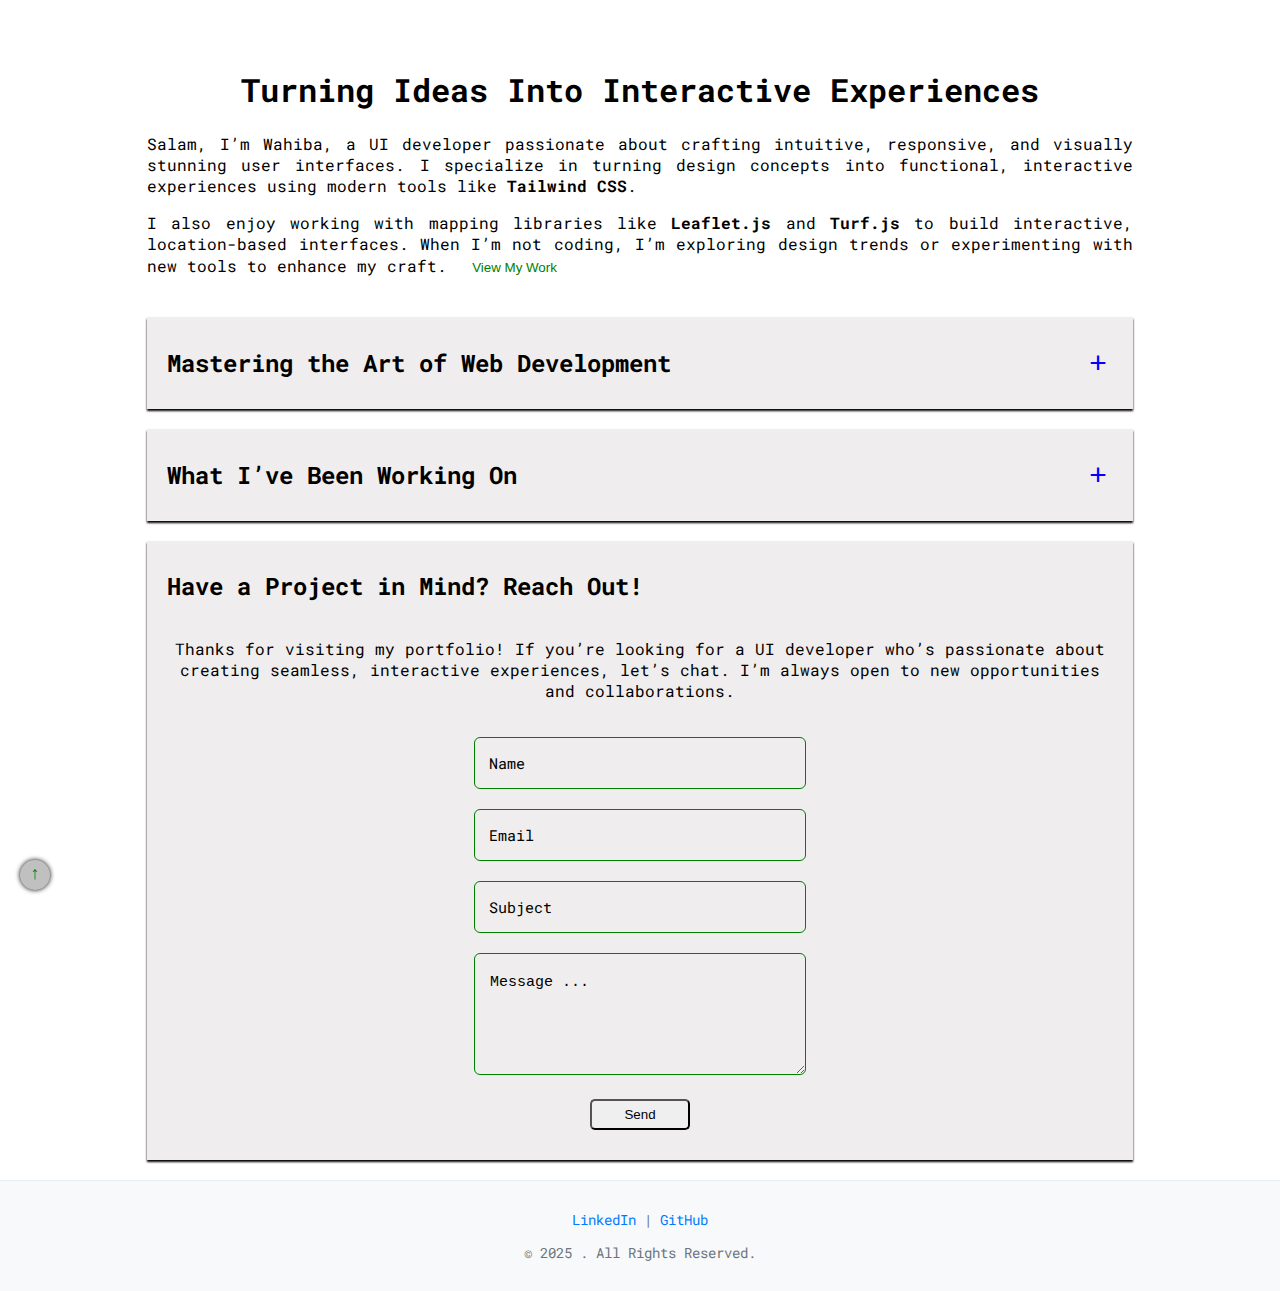
==== index.html @ b84132ab "Update index.html" ====
<!DOCTYPE html>
<html lang="en">
<head>
    <meta charset="UTF-8">
    <meta name="viewport" content="width=device-width, initial-scale=1.0">
    <!--fonts-->
    <link rel="preconnect" href="https://fonts.googleapis.com">
    <link rel="preconnect" href="https://fonts.gstatic.com" crossorigin>
    <link href="https://fonts.googleapis.com/css2?family=Alkalami&family=Aref+Ruqaa:wght@400;700&family=Poppins:ital,wght@0,100;0,200;0,300;0,400;0,500;0,600;0,700;0,800;0,900;1,100;1,200;1,300;1,400;1,500;1,600;1,700;1,800;1,900&family=Roboto+Mono:ital,wght@0,100..700;1,100..700&display=swap" rel="stylesheet">
    <link rel="stylesheet" href="style.css">
    <!--font awsome-->
    <link rel="stylesheet" href="https://cdnjs.cloudflare.com/ajax/libs/font-awesome/6.0.0-beta3/css/all.min.css">
    <title>By Wahiba</title>

</head>
<body >
    <header>
        <button onclick="btnFunction('.contact', '.head-btn-contact')" id="btn-contact"><a href="#contact">Get In Touch</a></button>
    </header>
    <main id="top">
        <!--Info-->
        <div  >

            <h1>Turning Ideas Into Interactive Experiences 
            </h1>

            <div>
                <p class="intro">Salam, I’m Wahiba, a UI developer passionate about crafting intuitive, responsive, and visually stunning user interfaces. I specialize in turning design concepts into functional, interactive experiences using modern tools like <b>Tailwind CSS</b>.</p>
                <p class="intro"> I also enjoy working with mapping libraries like <b> Leaflet.js</b> and <b>Turf.js</b> to build interactive, location-based interfaces. When I’m not coding, I’m exploring design trends or experimenting with new tools to enhance my craft.
                    <button onclick="btnFunction('.projects', '.head-btn-projects')" id="btn-projects"><a href="#projects">View My Work</a></button>
                </p>
            </div>
            </div>
        <!--SKILLS-->
        <div class="container cont">
            <div class="head">
            <h2>Mastering the Art of Web Development</h2>
            <button class="btn" onclick="toggleContent(this)">+</button>
            </div>

            <div class="content " >
                <p>Here’s what I bring to the table when it comes to UI development</p>
                <h4>Core Skills:</h4>
                <div class="icons">
                    <div>
                        <i class="fab fa-html5"></i> HTML
                    </div>
                    <div>
                        <i class="fab fa-css3-alt"></i> CSS
                    </div>
                    <div>
                        <i class="fab fa-js-square"></i> JavaScript
                    </div>
                </div>
                <h4>Frameworks & Libraries:</h4>
                <div class="icons">
                    <div>
                        <i class="fas fa-map-marked-alt"></i> Turf.js
                    </div>
                    <div>
                        <img src="https://simpleicons.org/icons/leaflet.svg" alt="Leaflet" width="24" height="20"> Leaflet
                    </div>
                    <div>
                        <img src="https://simpleicons.org/icons/tailwindcss.svg" alt="Tailwind CSS" width="24" height="20"> TailwindCSS
                    </div>
                    <div>
                        <img  src="https://img.icons8.com/wired/64/chart.png" alt="chart" width="24" height="20"/> Chart.js
                    </div>
                    
                </div>
                <h4>Tools:</h4>
                <div class="icons">
                    <div>
                        <svg xmlns="http://www.w3.org/2000/svg" x="0px" y="0px" width="24" height="20" viewBox="0 0 24 24">
                            <path d="M22 6.2v11.57c0 .77-.44 1.47-1.13 1.8-.92.44-2.17 1.05-2.92 1.41.03-.16.05-.34.05-.51V3.53c0-.22-.03-.4-.06-.52.81.38 2.03.97 2.92 1.39C21.56 4.73 22 5.43 22 6.2zM3.91 13.34c.76.7 1.62 1.48 2.51 2.28-.54.41-1.02.78-1.41 1.07-.59.44-1.4.43-1.98-.04-.39-.32-.59-.79-.59-1.25 0-.44.17-.87.52-1.19C3.24 13.95 3.56 13.66 3.91 13.34zM16 3.53v4.81c0 0-1.36 1.03-3.16 2.4-1.08-.81-2.22-1.68-3.29-2.5 2.34-2.13 4.54-4.14 5.58-5.1.23-.22.56-.16.74.04.05.06.09.13.11.22C15.99 3.44 16 3.48 16 3.53zM16 20.47v-4.81c0 0-8.106-6.162-10.989-8.345-.59-.447-1.404-.43-1.979.036l0 0c-.766.621-.798 1.778-.067 2.44 3.01 2.728 10.034 9.098 12.166 11.069C15.462 21.167 16 20.93 16 20.47z"></path>
                            </svg> VS Code
                    </div>
                    <div>
                        <img src="https://simpleicons.org/icons/qgis.svg" alt="QGIS" width="24" height="20"> QGIS
                    </div>
                    <div>
                        <img src="https://simpleicons.org/icons/postman.svg" alt="Postman" width="24" height="20"> Postman
                    </div>
                </div>
                <h4>What I Do Best:</h4>
                <ul>
                    <li> Building responsive, mobile-first interfaces </li>
                    <li> Creating interactive maps and geospatial visualizations  </li>
                    <li>Implementing animations and micro-interactions  </li>
                    <li>Ensuring cross-browser compatibility  </li>
                </ul>
            </div>
        </div>
                <!--Projects-->
                <div class="container cont" id="projects">
                    <div class="head">
                    <h2>What I’ve Been Working On</h2>
                    <button class="btn head-btn-projects" onclick="toggleContent(this)">+</button>
                    </div>
        
                    <div class="content projects " >
                        <div class="project">
                            <h3>1.Quran App (PWA) <a href="https://howa9999-coder.github.io/quran/" class="demo">Demo</a></h3>
                            <p>
                                Built a Progressive Web App (PWA) for Quran recitation, allowing users to choose reciters, Surahs, and Riwayah. Features include listening to Tafssir, viewing prayer times, and offline accessibility through app installation. Combines modern web technology with spiritual utility.
                            </p>
                            <div class="icons">
                                <div>
                                    <i class="fab fa-html5"></i> HTML
                                </div>
                                <div>
                                    <i class="fab fa-css3-alt"></i> CSS
                                </div>
                                <div>
                                    <i class="fab fa-js-square"></i> JavaScript
                                </div>
                            </div>
                            <div class="containerSlider">
                                <div class="sliderWrapper">
                                    <div class="slider">
                                        <img id="slide-1" class="slider-image" src="images/quranapp1.png" alt="">
                                        <img id="slide-2" class="slider-image" src="images/quranapp3.png" alt="">
                                        <img id="slide-3" class="slider-image" src="images/quranapp2.png" alt="">
                                    </div>
                                    <div class="sliderNav">
                                        <a href="#slide-1"></a>
                                        <a href="#slide-2"></a>
                                        <a href="#slide-3"></a>
                                    </div>
                                </div>
                            </div>

                        </div>
                        <div class="project">
                            <h3>2.MME: Moroccan Marine Explorer <a href="https://howa9999-coder.github.io/MME/" class="demo">Demo</a></h3>
                            <p>
                                Developed a dynamic web mapping application to visualize maritime data in Morocco, including ports, maritime boundaries, and lighthouses. Integrated interactive tools such as distance measurement, layer drawing, search by latitude/longitude, and destination point calculation to enhance user experience and functionality.
                            </p>

                            <div class="icons">
                                <div>
                                    <i class="fab fa-html5"></i> HTML
                                </div>
                                <div>
                                    <i class="fab fa-css3-alt"></i> CSS
                                </div>
                                <div>
                                    <i class="fab fa-js-square"></i> JavaScript
                                </div>
                                <div>
                                    <i class="fas fa-map-marked-alt"></i> Turf.js
                                </div>
                                <div>
                                    <img src="https://simpleicons.org/icons/leaflet.svg" alt="Leaflet" width="24" height="20"> Leaflet
                                </div>
                            </div>
                            <div class="containerSlider">
                                <div class="sliderWrapper">
                                    <div class="slider">
                                        <img id="slide-0-1" class="slider-image" src="images/mme1.png" alt="">
                                        <img id="slide-0-2" class="slider-image" src="images/mme2.png" alt="">
                                        <img id="slide-0-3" class="slider-image" src="images/mme3.png" alt="">
                                        <img id="slide-0-4" class="slider-image" src="images/mme5.png" alt="">
                                        <img id="slide-0-5" class="slider-image" src="images/mme6.png" alt="">


                                    </div>
                                    <div class="sliderNav">
                                        <a href="#slide-0-1"></a>
                                        <a href="#slide-0-2"></a>
                                        <a href="#slide-0-3"></a>
                                        <a href="#slide-0-4"></a>
                                        <a href="#slide-0-5"></a>
                                    </div>
                                </div>
                            </div>

                        </div>

                        <div class="project">
                            <h3>3.Quran60 <a href="https://howa9999-coder.github.io/quranapp60/" class="demo">Demo</a></h3>
                            <p>
                                Created a web application to display Hizb 60 of the Quran in Riwayah Warsh. Users can listen to selected Surahs and their Tafssir (exegesis), and easily search for Surahs by name or number. Designed to provide an immersive and educational Quranic experience.                            </p>
                            <div class="icons">
                                <div>
                                    <i class="fab fa-html5"></i> HTML
                                </div>
                                <div>
                                    <i class="fab fa-css3-alt"></i> CSS
                                </div>
                                <div>
                                    <i class="fab fa-js-square"></i> JavaScript
                                </div>
                            </div>
                            <div class="containerSlider">
                                <div class="sliderWrapper">
                                    <div class="slider">
                                        <img id="slide-a-1" class="slider-image" src="images/quran60.png" alt="">
                                        <img id="slide-a-2" class="slider-image" src="images/quran602.png" alt="">
                                        <img id="slide-a-3" class="slider-image" src="images/quran601.png" alt="">
                                    </div>
                                    <div class="sliderNav">
                                        <a href="#slide-a-1"></a>
                                        <a href="#slide-a-2"></a>
                                        <a href="#slide-a-3"></a>
                                    </div>
                                </div>
                            </div>
                        </div>

                        <div class="project">
                            <h3>4.Potfolio  <a href="">Demo</a></h3>
                            <p>
                                Designed and developed a responsive portfolio website for a client using HTML, CSS, and JavaScript. Focused on clean design, smooth animations, and user-friendly navigation to showcase the client’s work and skills effectively. 
                            </p>                           
                            <div class="icons">
                                <div>
                                    <i class="fab fa-html5"></i> HTML
                                </div>
                                <div>
                                    <i class="fab fa-css3-alt"></i> CSS
                                </div>
                                <div>
                                    <i class="fab fa-js-square"></i> JavaScript
                                </div>
                            </div>
                            <div class="containerSlider">
                                <div class="sliderWrapper">
                                    <div class="slider">
                                        <img id="slide-b-1" class="slider-image" src="images/port1.png" alt="">
                                        <img id="slide-b-2"  class="slider-image" src="images/port2.png" alt="">
                                        <img id="slide-b-3" class="slider-image" src="images/port3.png" alt="">
                                        <img id="slide-b-4" class="slider-image" src="images/port5.png" alt="">

                                    </div>
                                    <div class="sliderNav">
                                        <a href="#slide-b-1"></a>
                                        <a href="#slide-b-2"></a>
                                        <a href="#slide-b-3"></a>
                                        <a href="#slide-b-4"></a>
                                    </div>
                                </div>
                            </div>
                        </div>
                    </div>
                </div>
        <!--Cantact-->
        <div class="container cont" id="contact">
            <div class="head">
            <h2>Have a Project in Mind? Reach Out!</h2>
            </div>

            <div class="content contact" >
                <p style="text-align: center; ">Thanks for visiting my portfolio! If you’re looking for a UI developer who’s passionate about creating seamless, interactive experiences, let’s chat. I’m always open to new opportunities and collaborations.</p>

<!--
                <div>
                    Let’s create what the world hasn’t seen yet.
                </div>                
-->
                <form action="https://formsubmit.co/wahibaadidi1@gmail.com" method="POST">
                    <div class="input-field">
                        <input type="text" name="name" required spellcheck="false">
                        <label for="">Name</label>
                    </div>
                    <div class="input-field">
                        <input type="email" name="email" required spellcheck="false">
                        <label for="">Email</label>
                    </div>
                    <div class="input-field">
                        <input type="text" name="subject" required spellcheck="false">
                        <label for="">Subject</label>
                    </div>
                    <div class="input-field">
                        <textarea  name="message" required placeholder="Message ..."></textarea>
                    </div>
                    <button type="submit">Send</button>
               </form>

            </div>
        </div>





    </main>
    <a href="#top" class="top">↑</a>
    <footer style="background-color: #f8f9fa; padding: 15px 20px; text-align: center; font-size: 14px; color: #6c757d; border-top: 1px solid #e9ecef;">
        <p>
            <a href="www.linkedin.com/in/wahiba-adidi-b70a55255" style="color: #007bff; text-decoration: none;">LinkedIn</a> |
            <a href="https://github.com/howa9999-coder" style="color: #007bff; text-decoration: none;">GitHub</a>
        </p>
        <p>&copy; 2025 . All Rights Reserved.</p>

    </footer>
    
    <script src="main.js"></script>
</body>
</html>
---- style.css ----
body{
    padding: 0;
    margin: 0;
    font-family:Roboto Mono    ;
}
header{
    display: flex;
    justify-content: end;
}
.icon{
    margin: 20px;
    color: green;
}

main{
    margin: auto;
    width: 77%;
}


h1{
    text-align: center;
}
.intro{
    text-align: justify;
}
.container{
    background-color: rgb(239, 237, 237);
    box-shadow: 0 2px 2px black;
    padding: 10px 20px;
    margin-bottom: 20px;
    position: relative;
}


.content{
    
    margin-bottom: 20px;
    display: none;
    

}
@media(max-width: 400px){
    .content{
        max-height: 90vh;
        overflow: scroll;
    }
}
ul{
    font-size: larger;
}
li{
    margin-bottom: 10px;
}
span{
    font-weight: 700;
}
.head{
    display: flex;
    justify-content: space-between;
    align-items: center;
}
.btn{
    background-color: transparent;
    border: none;
    color: blue;
    cursor: pointer;
    font-size: 30px;

}
/*radar*/

@media(max-width: 1100px){
    main{
        margin: auto;
        width: 95%;
    }
    h2{
        font-size: 20px;
    }
}
@media(max-width: 700px){
    .radar{
       width: 300px ;
       height: 300px ;
       border: 8px solid #f7f7f7;
       box-shadow: 0 0px 8px #c5c5c5;
    }
}
 .btn-li{
    background-color: none;
    border: none;
    font-size: 20px;
    color: blue;
    text-decoration: underline;
    cursor: pointer;
    
 }
 ol{
    margin-bottom: 10px;
 }

 .icons{
    display: flex;
    flex-wrap: wrap;
    gap: 10px;
    align-items: center;
    justify-content: space-around;
 }
 .icons div{
    border: 1px solid green;
    box-shadow: 0 0 2px black;
    padding: 7px 10px;
    cursor: pointer;
    transition:  0.5s ease; /* Add transition for smooth effect */
 }
 .icons div:hover{
    box-shadow: 0 0 5px white;
    transform: scale(1.1);
 }
 form{
    display: flex;
    flex-direction: column;
    justify-content: center;
    align-items: center;
    gap: 20px;
 }
 form button{
    width: 100px;
    border-radius: 5px;
    padding: 6px 10px;
    color: black;
    cursor: pointer;
 }

.input-field{
    position: relative;
}
.input-field input, textarea{
    min-width: 300px;
    max-width: 350px;
    height: 50px;
    border-radius: 6px;
    font-size: 15px;
    padding: 0 15px;
    border: 0.5px solid green;
    background-color: transparent;
    outline: none;
    color: black;
}
label{
    position: absolute;
    top: 50%;
    left: 15px;
    transform: translateY(-50%);
    color: black;
    font-size: 15px;
    pointer-events: none;
    transition: .3s;
}
input:focus{
    border: 2px solid green;
}
input:focus ~ label,
input:valid ~ label{
    top: 0%;
    font-size: 14px;
    background-color: black;
    color: white;
    padding: 0px 20px;
}
textarea::placeholder{
    color: black;
    font-size: 15px;

}
.contact{
    display: flex;
    flex-wrap: wrap;
    gap: 20px;
}
.contact > div{
    height: 250px;
    display: flex;
    justify-content: center;
    align-items: center;
    font-size: 18px;
    font-weight: 600;
    text-align: center;
}
textarea{
    height: 100px;
    padding-top: 20px;
}
.contact form{
    margin: auto;
}
@media(max-width: 700px){
    .contact > div{
        height: 80px;
    }
}
#btn-contact{
    position: relative;
    left: 50%;
    transform: translateX(-50%);
}
#btn-projects, #btn-contact{
    border-radius: 5px;
    border: none;
    background-color: transparent;
    margin-bottom: 20px;
    padding: 6px 15px;
    transition:  0.3s ease; /* Add transition for smooth effect */

}
#btn-projects a , #btn-contact a{
    text-decoration: none;
    color: green;
    font-weight: 500;
    transition:  0.3s ease; /* Add transition for smooth effect */

}

#btn-projects:hover, #btn-contact:hover{
    background: linear-gradient(90deg, rgba(0, 128, 0, 0.272), rgba(0, 0, 255, 0.264));
    background-size: 100%;
    z-index: 10;
    animation: blink 7s linear infinite;
}

@keyframes blink{
    from{
        background-position: 0%;
    }
    to{
        background-position: 500%;
    }
}
header{
    position: relative;
    right: 30px;
    top: 30px;
}

/* .containerSlider{

} */
/* .sliderWrapper{
    position: relative;
    margin: 0 auto;

}
.slider{
    display: flex;
    aspect-ratio: 16 / 9;
    overflow-x: auto;
    scroll-snap-type: x mandatory;
    box-shadow: 0 1.5rem 3rem -0.75rem hsla(0, 0%, 0%, 0.25);
    border-radius: 0.5rem;
}
.slider img{
    flex: 1 0 100%;
    scroll-snap-align: start;
    object-fit: cover;
    width: 100%;
}
.sliderNav{
    display: flex;
    column-gap: 1rem;
    position: absolute;
    bottom: 1.25rem;
    left: 50%;
    transform: translateX(-50%);
    z-index: 1000;
}
.sliderNav a {
    width: 0.5rem;
    height: 0.5rem;
    border-radius: 50%;
    background-color: #fff;
    opacity: 0.75;
    transition: opacity ease 250ms;
}
.sliderNav a:hover{
    opacity: 1;
} */

.sliderWrapper {
    position: relative;
    margin: 20px auto;
    max-width: 48rem;
}

.slider {
    display: flex;
    aspect-ratio: 16 / 9;
    overflow-x: auto;
    scroll-snap-type: x mandatory;
    box-shadow: 0 1.5rem 3rem -0.75rem hsla(0, 0%, 0%, 0.25);
    border-radius: 0.5rem;
    /* Hide scrollbar for Chrome, Safari, and Opera */
    scrollbar-width: none; /* Firefox */
    -ms-overflow-style: none; /* IE and Edge */
}

.slider::-webkit-scrollbar {
    display: none; /* Chrome, Safari, and Opera */
}

.slider img {
    flex: 1 0 100%;
    scroll-snap-align: start;
    width: 100%;
    cursor: pointer;
}
:fullscreen {
    background-color: black; /* Background color when in fullscreen */
}

.sliderNav {
    display: flex;
    column-gap: 1rem;
    position: absolute;
    bottom: 1.25rem;
    left: 50%;
    transform: translateX(-50%);
    z-index: 1000;
    background-color: rgba(0, 0, 0, 1);
    border-radius: 20px;
    padding: 8px 10px;
}

.sliderNav a {
    width: 0.5rem;
    height: 0.5rem;
    border-radius: 50%;
    background-color: #fff;
    opacity: 0.75;
}

.sliderNav a:active,
.sliderNav a:focus {
    background-color: green; /* Change to your desired active color */
}
.top{
    position: fixed;
    bottom: 10px;
    left: 20px;
    text-decoration: none;
    font-size: 18px;
    width: 30px;
    height: 30px;
    border-radius: 50%;
    background-color: rgb(192, 192, 192);
    box-shadow: 0 0 5px black;
    color: green;
    text-align: center;
}
@media(max-width: 400px){
    .top{
        width: 20px;
        height: 20px;
        font-size: 15px;
    }
}
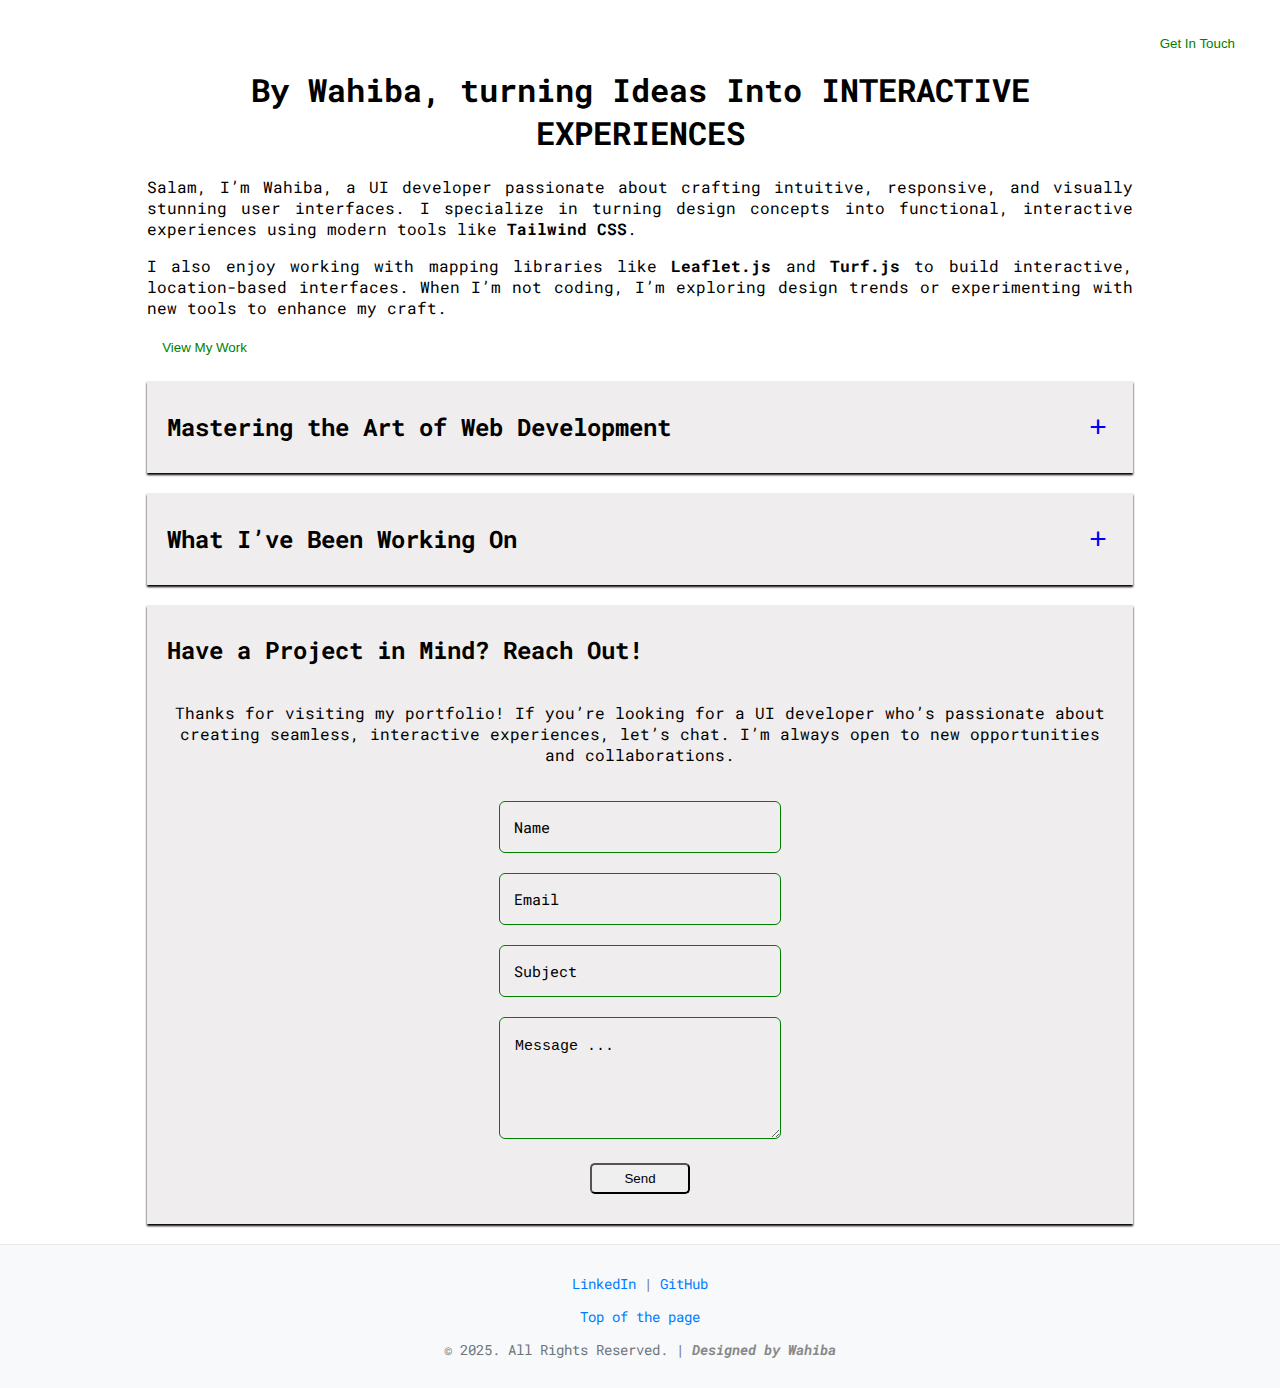
==== commit 8264d21b: "Update index.html" ====
--- a/index.html
+++ b/index.html
@@ -21,14 +21,15 @@
         <!--Info-->
         <div  >
 
-            <h1>Turning Ideas Into Interactive Experiences 
+            <h1>By Wahiba, turning Ideas Into INTERACTIVE EXPERIENCES 
             </h1>
 
             <div>
                 <p class="intro">Salam, I’m Wahiba, a UI developer passionate about crafting intuitive, responsive, and visually stunning user interfaces. I specialize in turning design concepts into functional, interactive experiences using modern tools like <b>Tailwind CSS</b>.</p>
                 <p class="intro"> I also enjoy working with mapping libraries like <b> Leaflet.js</b> and <b>Turf.js</b> to build interactive, location-based interfaces. When I’m not coding, I’m exploring design trends or experimenting with new tools to enhance my craft.
-                    <button onclick="btnFunction('.projects', '.head-btn-projects')" id="btn-projects"><a href="#projects">View My Work</a></button>
                 </p>
+                <button onclick="btnFunction('.projects', '.head-btn-projects')" id="btn-projects"><a href="#projects">View My Work</a></button>
+
             </div>
             </div>
         <!--SKILLS-->
@@ -285,14 +286,19 @@
 
 
     </main>
-    <a href="#top" class="top">↑</a>
     <footer style="background-color: #f8f9fa; padding: 15px 20px; text-align: center; font-size: 14px; color: #6c757d; border-top: 1px solid #e9ecef;">
         <p>
             <a href="www.linkedin.com/in/wahiba-adidi-b70a55255" style="color: #007bff; text-decoration: none;">LinkedIn</a> |
-            <a href="https://github.com/howa9999-coder" style="color: #007bff; text-decoration: none;">GitHub</a>
+            <a href="https://github.com/howa9999-coder" style="color: #007bff; text-decoration: none;">GitHub</a> 
+
         </p>
-        <p>&copy; 2025 . All Rights Reserved.</p>
-
+        <a href="#top" style="color: #007bff; text-decoration: none;">Top of the page</a>
+
+        <p>&copy; 2025. All Rights Reserved. | <span style="font-style: italic; color: #888;">Designed by Wahiba</span></p>
+<!--
+        <a href="#top" class="top">↑</a>
+        
+-->
     </footer>
     
     <script src="main.js"></script>
--- a/style.css
+++ b/style.css
@@ -137,8 +137,8 @@
     position: relative;
 }
 .input-field input, textarea{
-    min-width: 300px;
-    max-width: 350px;
+    min-width: 250px;
+    max-width: 450px;
     height: 50px;
     border-radius: 6px;
     font-size: 15px;
@@ -200,11 +200,11 @@
         height: 80px;
     }
 }
-#btn-contact{
+/* #btn-contact{
     position: relative;
     left: 50%;
     transform: translateX(-50%);
-}
+} */
 #btn-projects, #btn-contact{
     border-radius: 5px;
     border: none;
@@ -288,7 +288,8 @@
 
 .sliderWrapper {
     position: relative;
-    margin: 20px auto;
+    margin: 30px auto;
+    margin-bottom: 40px;
     max-width: 48rem;
 }
 
@@ -322,13 +323,14 @@
     display: flex;
     column-gap: 1rem;
     position: absolute;
-    bottom: 1.25rem;
+    bottom: -3rem;
     left: 50%;
     transform: translateX(-50%);
     z-index: 1000;
     background-color: rgba(0, 0, 0, 1);
     border-radius: 20px;
     padding: 8px 10px;
+    margin-bottom: 20px;
 }
 
 .sliderNav a {
@@ -352,15 +354,18 @@
     width: 30px;
     height: 30px;
     border-radius: 50%;
-    background-color: rgb(192, 192, 192);
-    box-shadow: 0 0 5px black;
+    background-color: rgb(223, 223, 223);
+    box-shadow: 0 0 2px black;
     color: green;
     text-align: center;
 }
 @media(max-width: 400px){
     .top{
-        width: 20px;
-        height: 20px;
+        width: 30px;
+        height: 30px;
         font-size: 15px;
     }
-}+}
+.demo{
+    color: blue;
+}
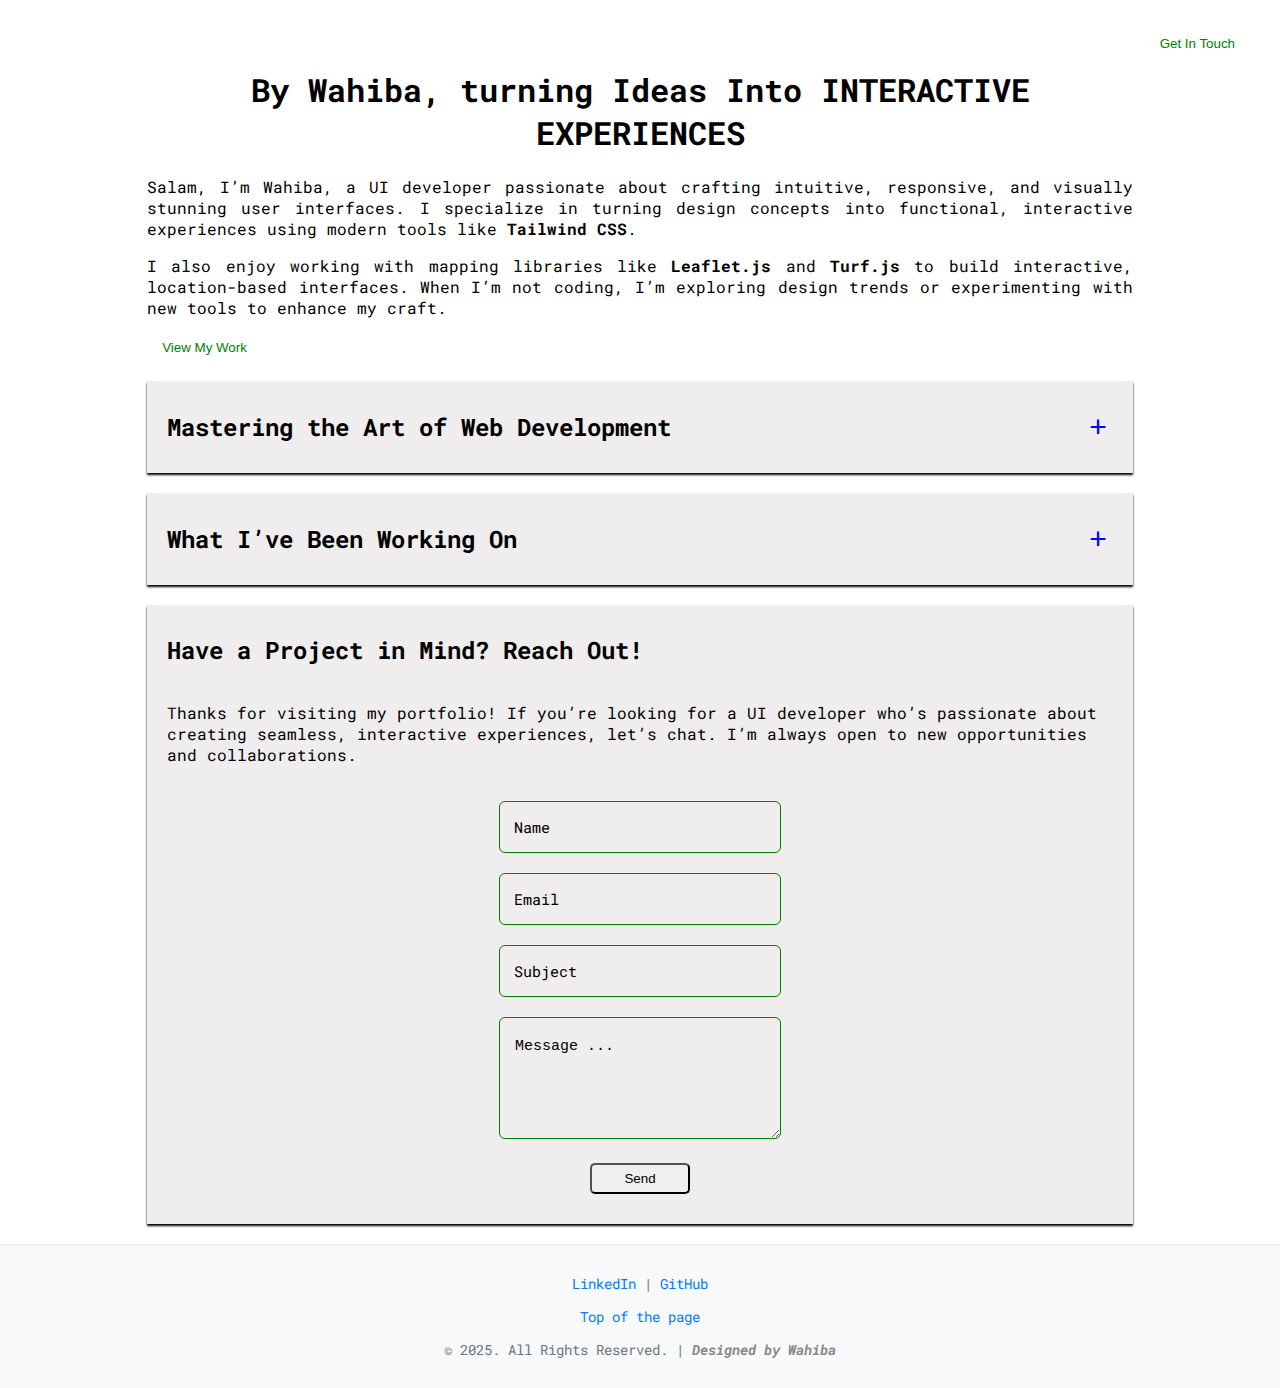
==== commit a93cfac2: "Update index.html" ====
--- a/index.html
+++ b/index.html
@@ -88,7 +88,6 @@
                     <li> Building responsive, mobile-first interfaces </li>
                     <li> Creating interactive maps and geospatial visualizations  </li>
                     <li>Implementing animations and micro-interactions  </li>
-                    <li>Ensuring cross-browser compatibility  </li>
                 </ul>
             </div>
         </div>
@@ -158,7 +157,7 @@
                             <div class="containerSlider">
                                 <div class="sliderWrapper">
                                     <div class="slider">
-                                        <img id="slide-0-1" class="slider-image" src="images/mme1.png" alt="">
+                                        <img id="slide-0-1" class="slider-image" src="images/MME1.png" alt="">
                                         <img id="slide-0-2" class="slider-image" src="images/mme2.png" alt="">
                                         <img id="slide-0-3" class="slider-image" src="images/mme3.png" alt="">
                                         <img id="slide-0-4" class="slider-image" src="images/mme5.png" alt="">
@@ -252,7 +251,7 @@
             </div>
 
             <div class="content contact" >
-                <p style="text-align: center; ">Thanks for visiting my portfolio! If you’re looking for a UI developer who’s passionate about creating seamless, interactive experiences, let’s chat. I’m always open to new opportunities and collaborations.</p>
+                <p class="thanks" ">Thanks for visiting my portfolio! If you’re looking for a UI developer who’s passionate about creating seamless, interactive experiences, let’s chat. I’m always open to new opportunities and collaborations.</p>
 
 <!--
                 <div>
--- a/style.css
+++ b/style.css
@@ -40,12 +40,12 @@
     
 
 }
-@media(max-width: 400px){
+/* @media(max-width: 400px){
     .content{
         max-height: 90vh;
         overflow: scroll;
     }
-}
+} */
 ul{
     font-size: larger;
 }
@@ -79,14 +79,7 @@
         font-size: 20px;
     }
 }
-@media(max-width: 700px){
-    .radar{
-       width: 300px ;
-       height: 300px ;
-       border: 8px solid #f7f7f7;
-       box-shadow: 0 0px 8px #c5c5c5;
-    }
-}
+
  .btn-li{
     background-color: none;
     border: none;
@@ -346,7 +339,7 @@
     background-color: green; /* Change to your desired active color */
 }
 .top{
-    position: fixed;
+    position: relative;
     bottom: 10px;
     left: 20px;
     text-decoration: none;
@@ -359,13 +352,13 @@
     color: green;
     text-align: center;
 }
-@media(max-width: 400px){
+/* @media(max-width: 400px){
     .top{
         width: 30px;
         height: 30px;
         font-size: 15px;
     }
-}
+} */
 .demo{
     color: blue;
 }
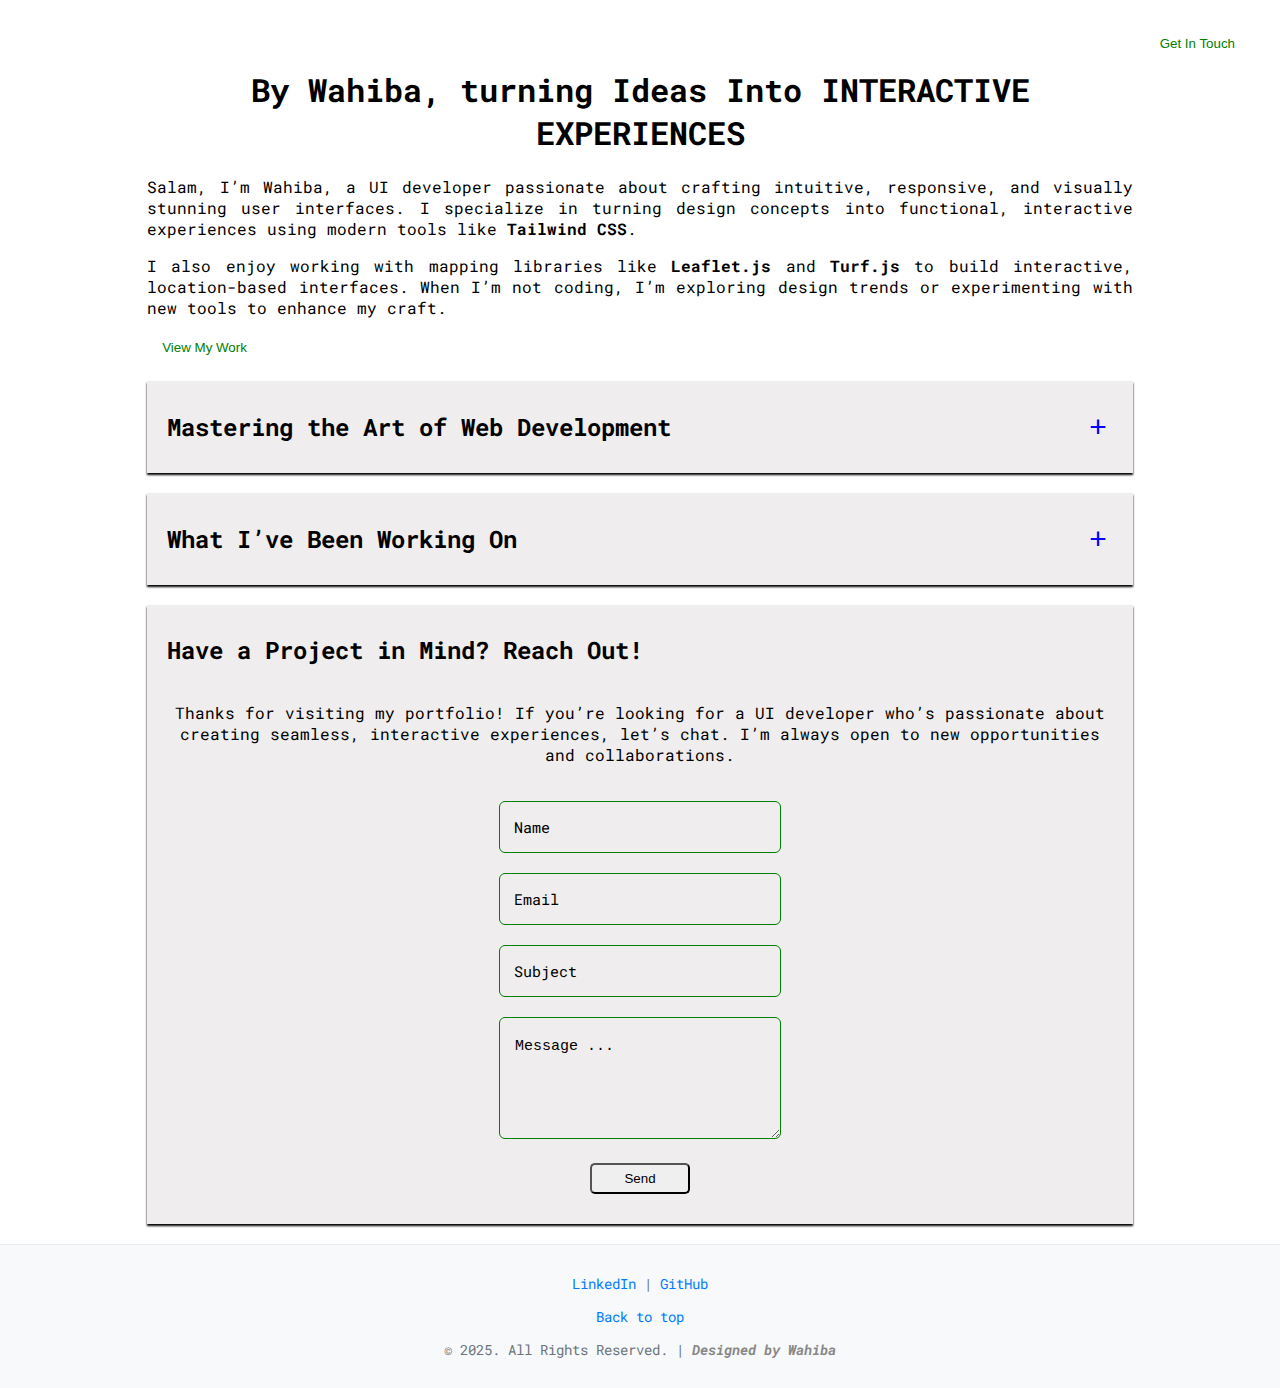
==== commit 4ff71c1e: "Update index.html" ====
--- a/index.html
+++ b/index.html
@@ -291,7 +291,7 @@
             <a href="https://github.com/howa9999-coder" style="color: #007bff; text-decoration: none;">GitHub</a> 
 
         </p>
-        <a href="#top" style="color: #007bff; text-decoration: none;">Top of the page</a>
+        <a href="#top" style="color: #007bff; text-decoration: none;">Back to top</a>
 
         <p>&copy; 2025. All Rights Reserved. | <span style="font-style: italic; color: #888;">Designed by Wahiba</span></p>
 <!--
--- a/style.css
+++ b/style.css
@@ -362,3 +362,11 @@
 .demo{
     color: blue;
 }
+.thanks{
+    text-align: center;
+}
+@media(max-width: 600px){
+    .thanks{
+        text-align: justify;
+    }
+}
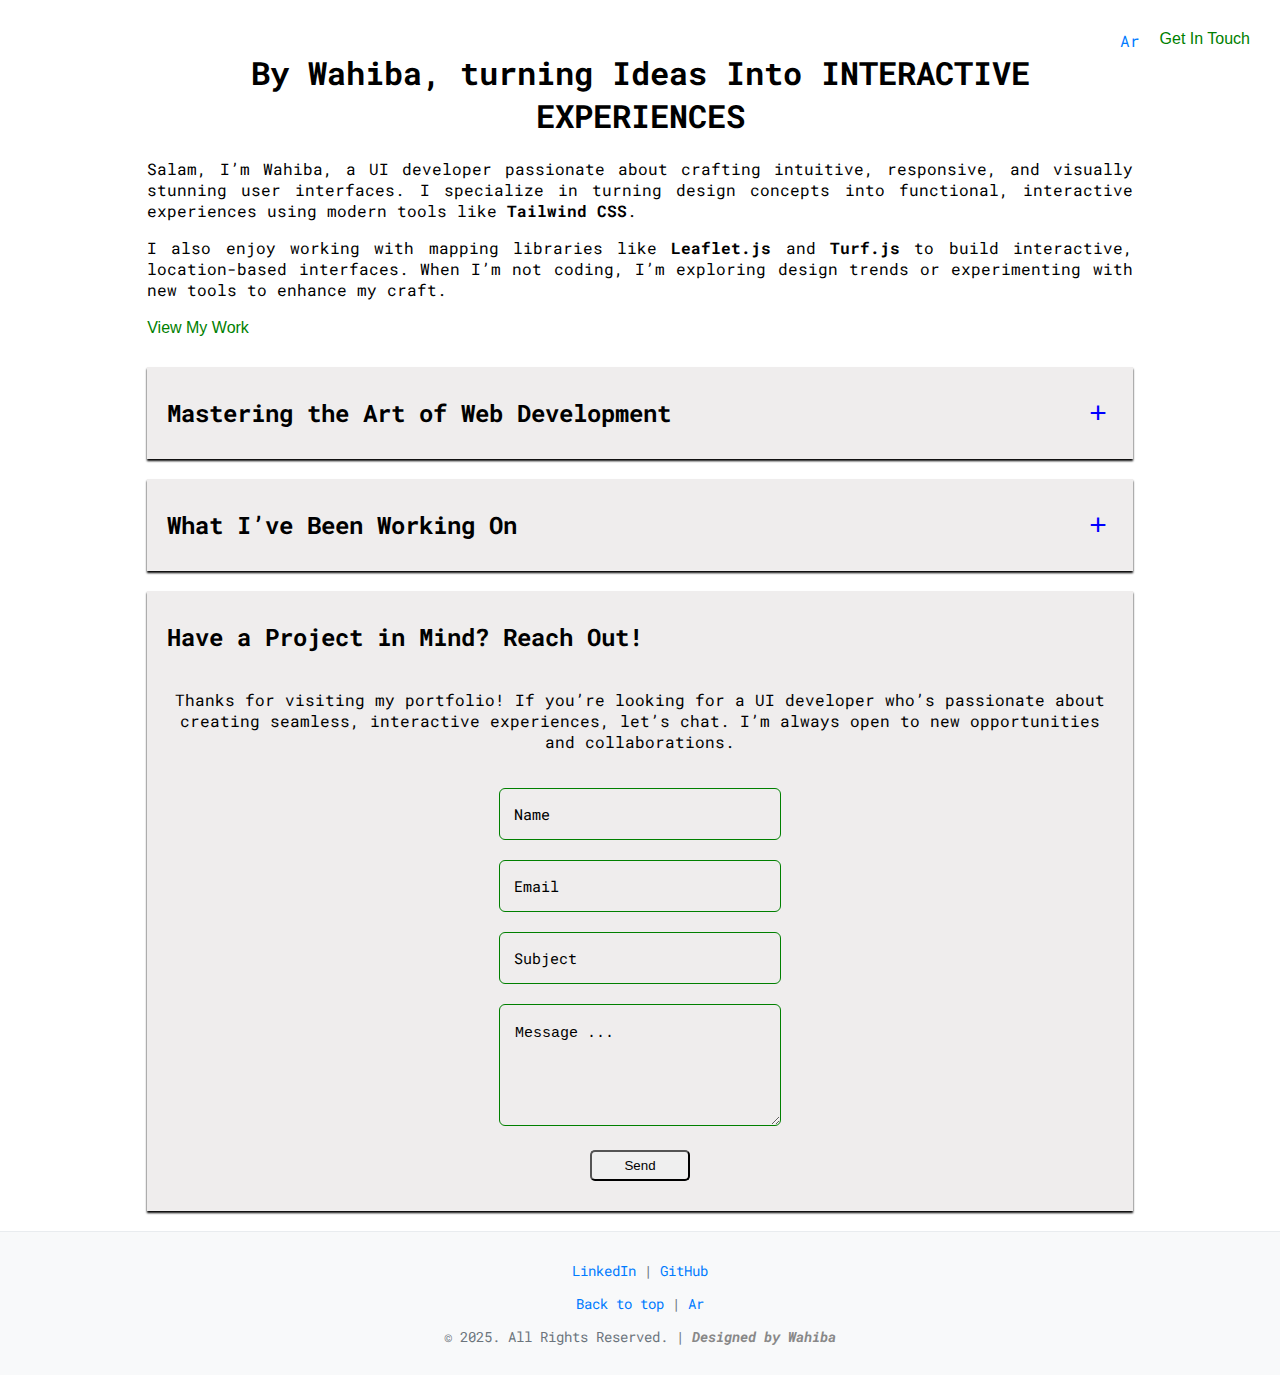
==== commit f395297a: "Update index.html" ====
--- a/index.html
+++ b/index.html
@@ -14,21 +14,23 @@
 
 </head>
 <body >
-    <header>
-        <button onclick="btnFunction('.contact', '.head-btn-contact')" id="btn-contact"><a href="#contact">Get In Touch</a></button>
+    <header id="top" style="margin-bottom: 30px;">
+            <a class="lang" style="color: #007bff; text-decoration: none; margin-right: 20px;" href="ar.html">Ar</a>
+
+        <a onclick="btnFunction('.contact', '.head-btn-contact')" href="#contact" style="font-family: 'IBM Plex Sans Arabic', sans-serif;  color: green; text-decoration: none; ">Get In Touch</a>
     </header>
-    <main id="top">
+    <main  >
         <!--Info-->
         <div  >
 
             <h1>By Wahiba, turning Ideas Into INTERACTIVE EXPERIENCES 
             </h1>
 
-            <div>
+            <div style="margin-bottom: 30px;">
                 <p class="intro">Salam, I’m Wahiba, a UI developer passionate about crafting intuitive, responsive, and visually stunning user interfaces. I specialize in turning design concepts into functional, interactive experiences using modern tools like <b>Tailwind CSS</b>.</p>
                 <p class="intro"> I also enjoy working with mapping libraries like <b> Leaflet.js</b> and <b>Turf.js</b> to build interactive, location-based interfaces. When I’m not coding, I’m exploring design trends or experimenting with new tools to enhance my craft.
                 </p>
-                <button onclick="btnFunction('.projects', '.head-btn-projects')" id="btn-projects"><a href="#projects">View My Work</a></button>
+                <a href="#projects" onclick="btnFunction('.projects', '.head-btn-projects')" style="font-family: 'IBM Plex Sans Arabic', sans-serif;  color: green; text-decoration: none; ">View My Work</a>
 
             </div>
             </div>
@@ -102,7 +104,7 @@
                         <div class="project">
                             <h3>1.Quran App (PWA) <a href="https://howa9999-coder.github.io/quran/" class="demo">Demo</a></h3>
                             <p>
-                                Built a Progressive Web App (PWA) for Quran recitation, allowing users to choose reciters, Surahs, and Riwayah. Features include listening to Tafssir, viewing prayer times, and offline accessibility through app installation. Combines modern web technology with spiritual utility.
+                                Built a Progressive Web App (PWA) for Quran recitation, allowing users to choose reciters, Surahs, and Riwayah. Features include listening to Tafssir, viewing prayer times, and installation of the app. 
                             </p>
                             <div class="icons">
                                 <div>
@@ -157,7 +159,7 @@
                             <div class="containerSlider">
                                 <div class="sliderWrapper">
                                     <div class="slider">
-                                        <img id="slide-0-1" class="slider-image" src="images/MME1.png" alt="">
+                                        <img id="slide-0-1" class="slider-image" src="images/mme1.png" alt="">
                                         <img id="slide-0-2" class="slider-image" src="images/mme2.png" alt="">
                                         <img id="slide-0-3" class="slider-image" src="images/mme3.png" alt="">
                                         <img id="slide-0-4" class="slider-image" src="images/mme5.png" alt="">
@@ -180,7 +182,7 @@
                         <div class="project">
                             <h3>3.Quran60 <a href="https://howa9999-coder.github.io/quranapp60/" class="demo">Demo</a></h3>
                             <p>
-                                Created a web application to display Hizb 60 of the Quran in Riwayah Warsh. Users can listen to selected Surahs and their Tafssir (exegesis), and easily search for Surahs by name or number. Designed to provide an immersive and educational Quranic experience.                            </p>
+                                Created a web application to display Hizb 60 of the Quran in Riwayah Warsh. Users can listen to selected Surahs and their Tafssir (exegesis), and easily search for Surahs by name. Designed to provide an immersive and educational Quranic experience.                            </p>
                             <div class="icons">
                                 <div>
                                     <i class="fab fa-html5"></i> HTML
@@ -209,7 +211,7 @@
                         </div>
 
                         <div class="project">
-                            <h3>4.Potfolio  <a href="">Demo</a></h3>
+                            <h3>4.Potfolio  <a href="https://howa9999-coder.github.io/oowsafaa/" class="demo">Demo</a></h3>
                             <p>
                                 Designed and developed a responsive portfolio website for a client using HTML, CSS, and JavaScript. Focused on clean design, smooth animations, and user-friendly navigation to showcase the client’s work and skills effectively. 
                             </p>                           
@@ -251,7 +253,7 @@
             </div>
 
             <div class="content contact" >
-                <p class="thanks" ">Thanks for visiting my portfolio! If you’re looking for a UI developer who’s passionate about creating seamless, interactive experiences, let’s chat. I’m always open to new opportunities and collaborations.</p>
+                <p class="thanks">Thanks for visiting my portfolio! If you’re looking for a UI developer who’s passionate about creating seamless, interactive experiences, let’s chat. I’m always open to new opportunities and collaborations.</p>
 
 <!--
                 <div>
@@ -279,11 +281,6 @@
 
             </div>
         </div>
-
-
-
-
-
     </main>
     <footer style="background-color: #f8f9fa; padding: 15px 20px; text-align: center; font-size: 14px; color: #6c757d; border-top: 1px solid #e9ecef;">
         <p>
@@ -291,7 +288,8 @@
             <a href="https://github.com/howa9999-coder" style="color: #007bff; text-decoration: none;">GitHub</a> 
 
         </p>
-        <a href="#top" style="color: #007bff; text-decoration: none;">Back to top</a>
+        <a href="#top" style="color: #007bff; text-decoration: none;">Back to top</a> | <a style="color: #007bff; text-decoration: none;" class="lang" href="ar.html">Ar</a>
+
 
         <p>&copy; 2025. All Rights Reserved. | <span style="font-style: italic; color: #888;">Designed by Wahiba</span></p>
 <!--
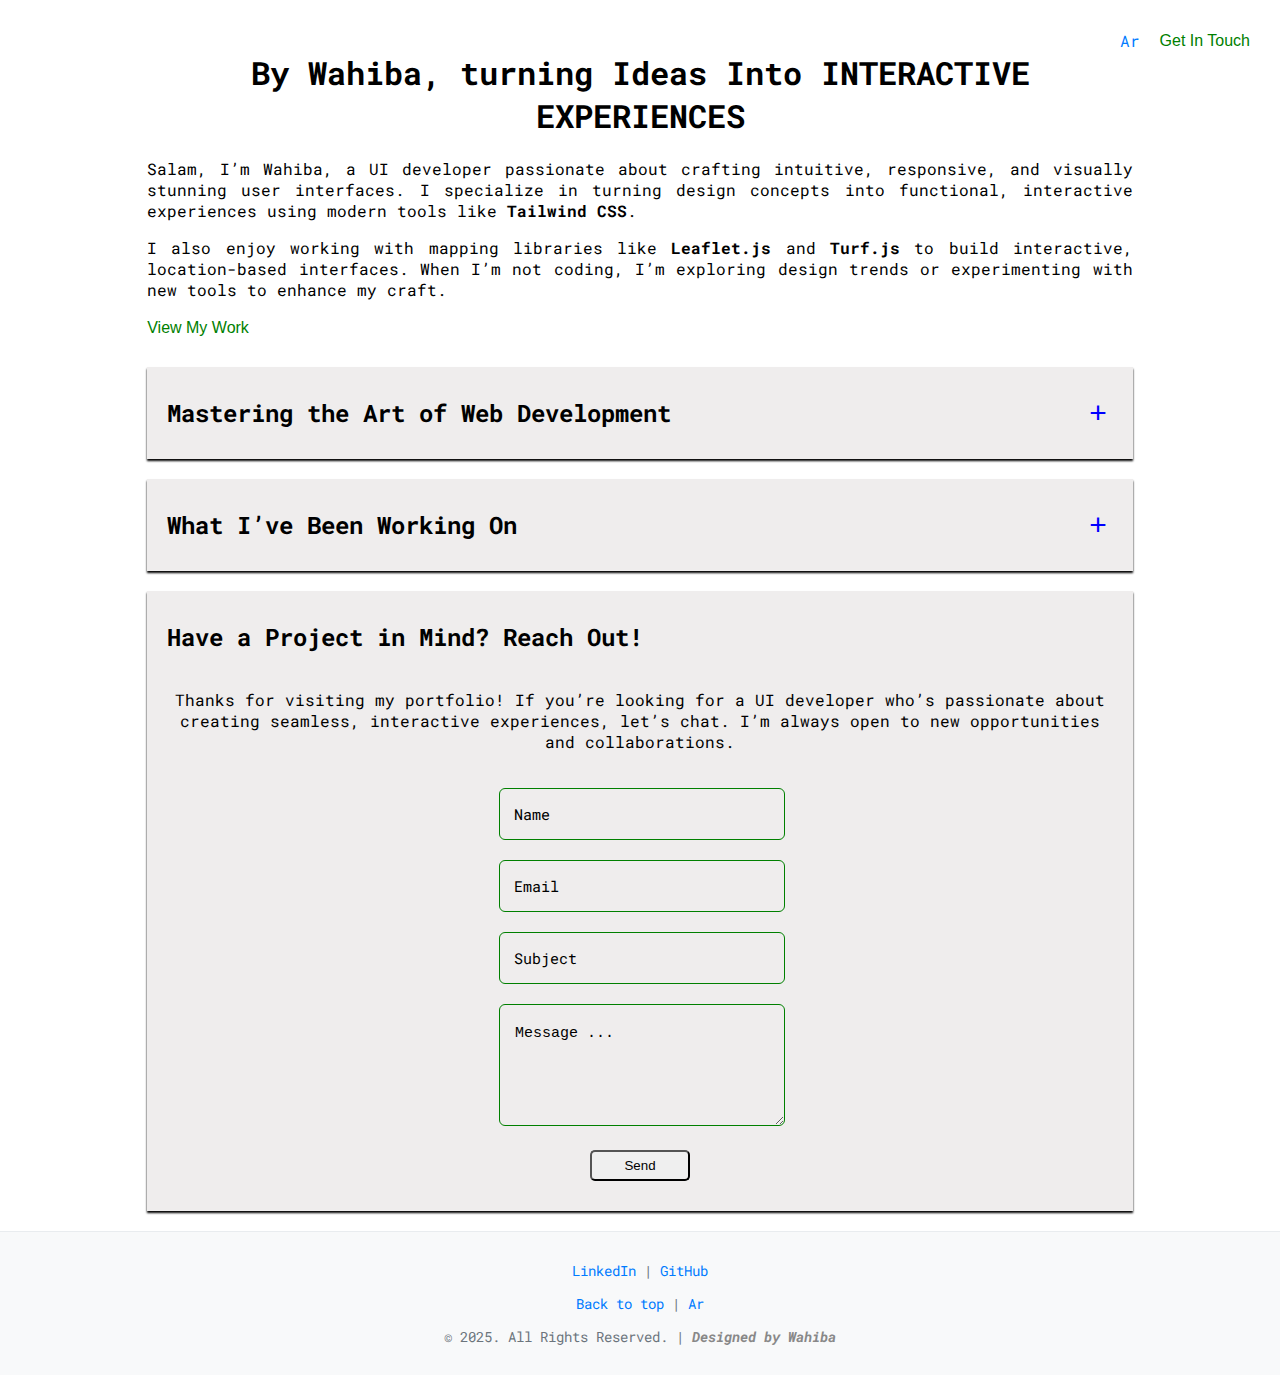
==== commit cd249919: "Update index.html" ====
--- a/index.html
+++ b/index.html
@@ -159,7 +159,7 @@
                             <div class="containerSlider">
                                 <div class="sliderWrapper">
                                     <div class="slider">
-                                        <img id="slide-0-1" class="slider-image" src="images/mme1.png" alt="">
+                                        <img id="slide-0-1" class="slider-image" src="images/MME1.png" alt="">
                                         <img id="slide-0-2" class="slider-image" src="images/mme2.png" alt="">
                                         <img id="slide-0-3" class="slider-image" src="images/mme3.png" alt="">
                                         <img id="slide-0-4" class="slider-image" src="images/mme5.png" alt="">
--- a/style.css
+++ b/style.css
@@ -6,6 +6,10 @@
 header{
     display: flex;
     justify-content: end;
+    align-items: center;
+}
+.lang{
+    text-decoration: none;
 }
 .icon{
     margin: 20px;
@@ -131,7 +135,7 @@
 }
 .input-field input, textarea{
     min-width: 250px;
-    max-width: 450px;
+    width: 90%;
     height: 50px;
     border-radius: 6px;
     font-size: 15px;
@@ -199,6 +203,7 @@
     transform: translateX(-50%);
 } */
 #btn-projects, #btn-contact{
+
     border-radius: 5px;
     border: none;
     background-color: transparent;
@@ -210,17 +215,16 @@
 #btn-projects a , #btn-contact a{
     text-decoration: none;
     color: green;
-    font-weight: 500;
-    transition:  0.3s ease; /* Add transition for smooth effect */
 
 }
 
 #btn-projects:hover, #btn-contact:hover{
-    background: linear-gradient(90deg, rgba(0, 128, 0, 0.272), rgba(0, 0, 255, 0.264));
+/*     background: linear-gradient(90deg, rgba(0, 128, 0, 0.272), rgba(0, 0, 255, 0.264));
     background-size: 100%;
     z-index: 10;
-    animation: blink 7s linear infinite;
-}
+    animation: blink 7s linear infinite; */
+    transform: scale(1.1);
+} 
 
 @keyframes blink{
     from{
@@ -361,6 +365,7 @@
 } */
 .demo{
     color: blue;
+    text-decoration: none;
 }
 .thanks{
     text-align: center;
